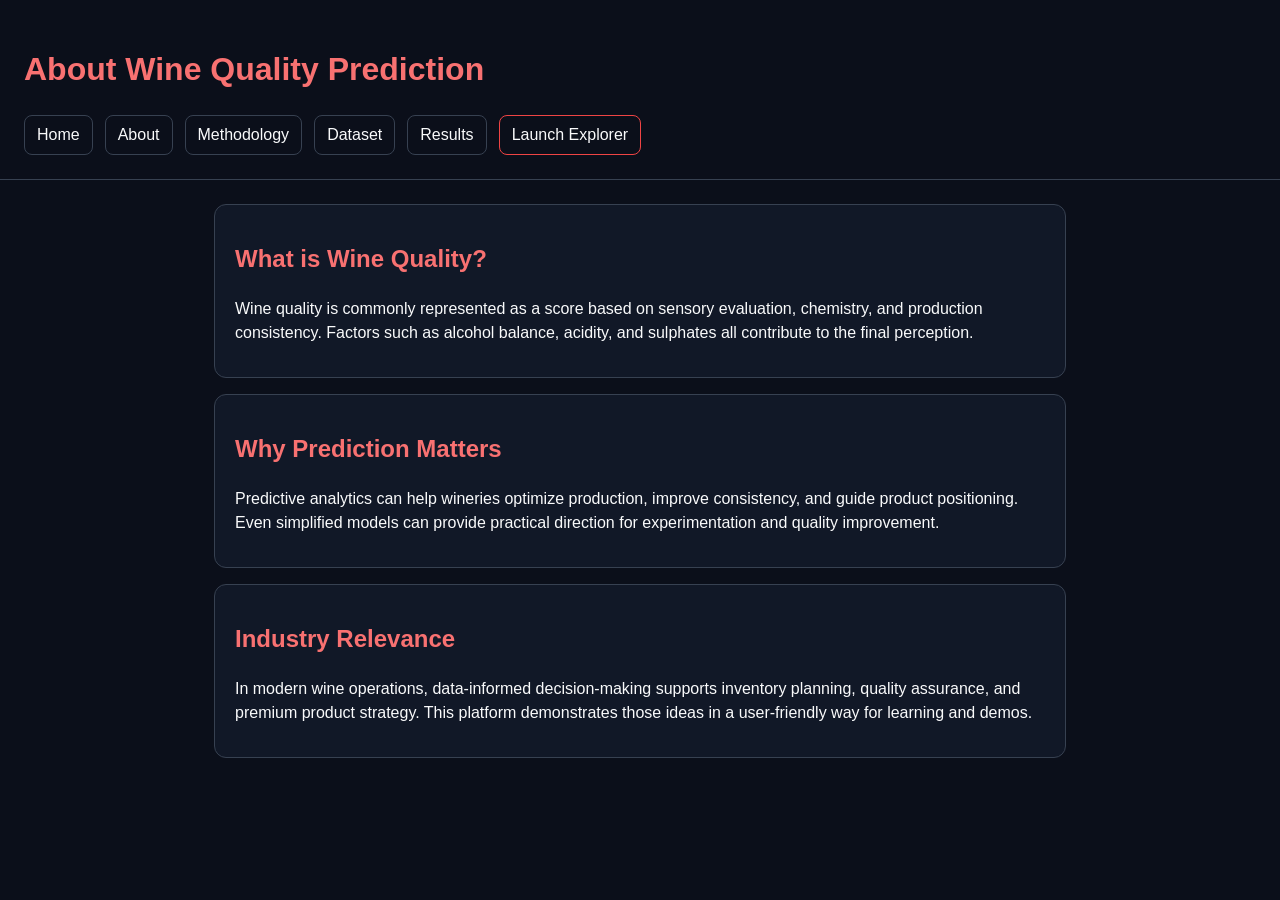
==== about.html @ 377c5848 "Build multi-page frontend Wine Quality Intelligence Platform" ====
<!DOCTYPE html>
<html lang="en">
<head>
  <meta charset="UTF-8" />
  <meta name="viewport" content="width=device-width, initial-scale=1.0" />
  <title>About | Wine Quality Intelligence Platform</title>
  <link rel="stylesheet" href="css/style.css" />
</head>
<body>
  <header class="site-header">
    <h1>About Wine Quality Prediction</h1>
    <nav>
      <a href="index.html">Home</a>
      <a href="about.html">About</a>
      <a href="methodology.html">Methodology</a>
      <a href="dataset.html">Dataset</a>
      <a href="results.html">Results</a>
      <a href="explorer.html" class="cta">Launch Explorer</a>
    </nav>
  </header>

  <main class="container">
    <section class="card">
      <h2>What is Wine Quality?</h2>
      <p>
        Wine quality is commonly represented as a score based on sensory evaluation, chemistry,
        and production consistency. Factors such as alcohol balance, acidity, and sulphates
        all contribute to the final perception.
      </p>
    </section>

    <section class="card">
      <h2>Why Prediction Matters</h2>
      <p>
        Predictive analytics can help wineries optimize production, improve consistency,
        and guide product positioning. Even simplified models can provide practical direction
        for experimentation and quality improvement.
      </p>
    </section>

    <section class="card">
      <h2>Industry Relevance</h2>
      <p>
        In modern wine operations, data-informed decision-making supports inventory planning,
        quality assurance, and premium product strategy. This platform demonstrates those ideas
        in a user-friendly way for learning and demos.
      </p>
    </section>
  </main>

  <script src="js/script.js"></script>
</body>
</html>
---- css/style.css ----
:root {
  --bg: #0b0f1a;
  --surface: #111827;
  --text: #f9fafb;
  --muted: #d1d5db;
  --accent: #f87171;
  --button: #7f1d1d;
}

* { box-sizing: border-box; }

body {
  margin: 0;
  background: var(--bg);
  color: var(--text);
  font-family: Arial, Helvetica, sans-serif;
  line-height: 1.5;
}

h1, h2 {
  color: var(--accent);
}

.site-header {
  padding: 1.5rem;
  border-bottom: 1px solid #374151;
}

nav {
  display: flex;
  flex-wrap: wrap;
  gap: 0.75rem;
  margin-top: 1rem;
}

nav a {
  color: var(--text);
  text-decoration: none;
  padding: 0.45rem 0.75rem;
  border: 1px solid #374151;
  border-radius: 0.5rem;
}

nav a.cta {
  border-color: #ef4444;
}

.container {
  max-width: 900px;
  margin: 0 auto;
  padding: 1.5rem;
}

.card {
  background: var(--surface);
  border: 1px solid #374151;
  border-radius: 0.75rem;
  padding: 1rem 1.25rem;
  margin-bottom: 1rem;
}

label {
  display: block;
  margin-top: 0.75rem;
  color: var(--muted);
}

input[type="range"] {
  width: 100%;
}

button {
  margin-top: 1rem;
  background: var(--button);
  color: white;
  padding: 10px 14px;
  border-radius: 5px;
  border: none;
  cursor: pointer;
}

.result, .insights {
  margin-top: 1rem;
}

.bars > div {
  margin: 0.75rem 0;
}

.bar {
  height: 12px;
  background: linear-gradient(90deg, #ef4444, #22c55e);
  width: var(--w);
  border-radius: 999px;
}
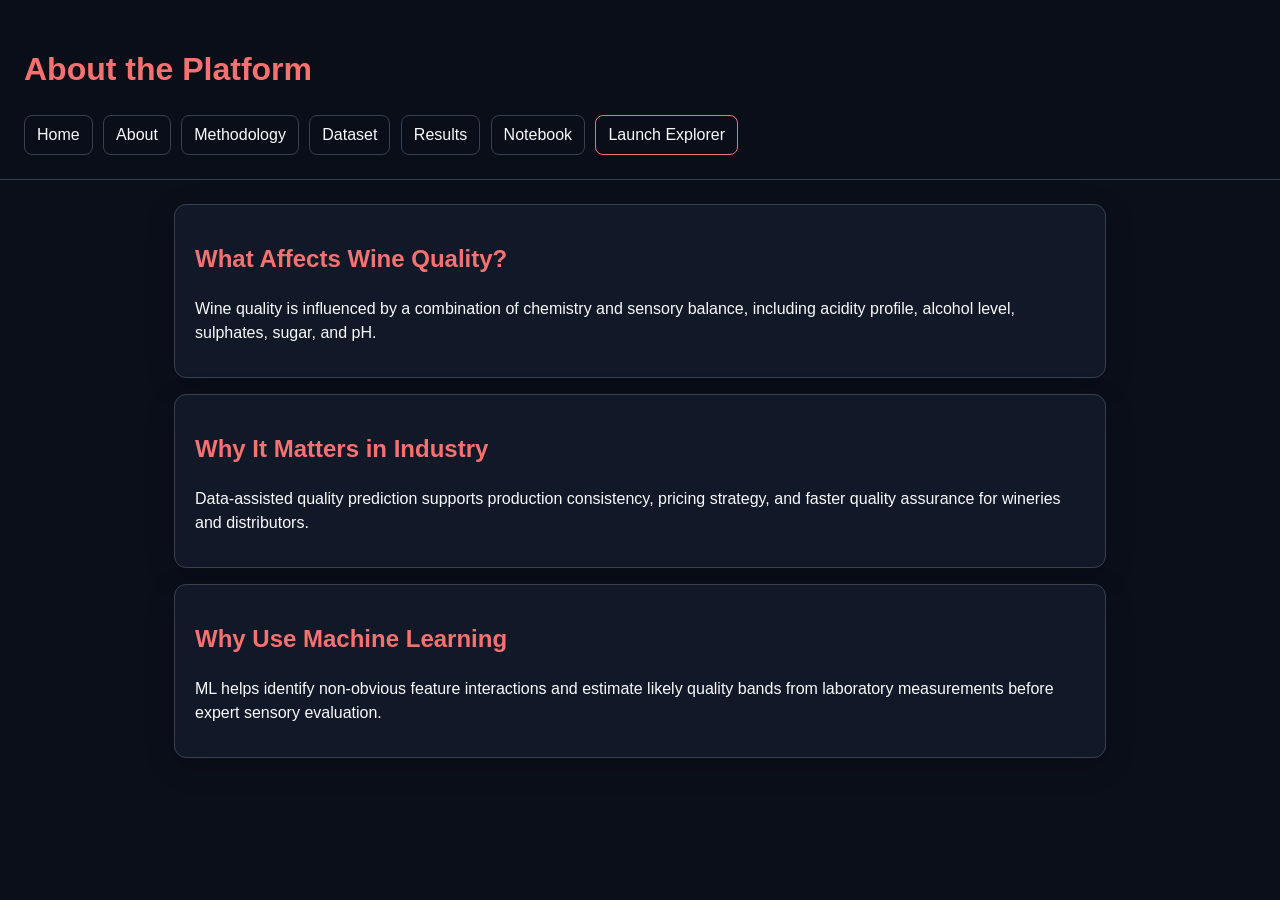
==== commit 563618b5: "Expand platform with full-parameter explorer dataset and notebook proof" ====
--- a/about.html
+++ b/about.html
@@ -8,42 +8,40 @@
 </head>
 <body>
   <header class="site-header">
-    <h1>About Wine Quality Prediction</h1>
+    <h1>About the Platform</h1>
     <nav>
       <a href="index.html">Home</a>
       <a href="about.html">About</a>
       <a href="methodology.html">Methodology</a>
       <a href="dataset.html">Dataset</a>
       <a href="results.html">Results</a>
+      <a href="notebook.html">Notebook</a>
       <a href="explorer.html" class="cta">Launch Explorer</a>
     </nav>
   </header>
 
   <main class="container">
-    <section class="card">
-      <h2>What is Wine Quality?</h2>
+    <section class="card fade-in">
+      <h2>What Affects Wine Quality?</h2>
       <p>
-        Wine quality is commonly represented as a score based on sensory evaluation, chemistry,
-        and production consistency. Factors such as alcohol balance, acidity, and sulphates
-        all contribute to the final perception.
+        Wine quality is influenced by a combination of chemistry and sensory balance, including
+        acidity profile, alcohol level, sulphates, sugar, and pH.
       </p>
     </section>
 
-    <section class="card">
-      <h2>Why Prediction Matters</h2>
+    <section class="card fade-in">
+      <h2>Why It Matters in Industry</h2>
       <p>
-        Predictive analytics can help wineries optimize production, improve consistency,
-        and guide product positioning. Even simplified models can provide practical direction
-        for experimentation and quality improvement.
+        Data-assisted quality prediction supports production consistency, pricing strategy,
+        and faster quality assurance for wineries and distributors.
       </p>
     </section>
 
-    <section class="card">
-      <h2>Industry Relevance</h2>
+    <section class="card fade-in">
+      <h2>Why Use Machine Learning</h2>
       <p>
-        In modern wine operations, data-informed decision-making supports inventory planning,
-        quality assurance, and premium product strategy. This platform demonstrates those ideas
-        in a user-friendly way for learning and demos.
+        ML helps identify non-obvious feature interactions and estimate likely quality bands
+        from laboratory measurements before expert sensory evaluation.
       </p>
     </section>
   </main>
--- a/css/style.css
+++ b/css/style.css
@@ -3,8 +3,9 @@
   --surface: #111827;
   --text: #f9fafb;
   --muted: #d1d5db;
+  --primary: #7f1d1d;
   --accent: #f87171;
-  --button: #7f1d1d;
+  --border: #374151;
 }
 
 * { box-sizing: border-box; }
@@ -15,21 +16,22 @@
   color: var(--text);
   font-family: Arial, Helvetica, sans-serif;
   line-height: 1.5;
+  transition: background-color 0.35s ease;
 }
 
-h1, h2 {
-  color: var(--accent);
-}
+h1, h2 { color: var(--accent); }
 
 .site-header {
   padding: 1.5rem;
-  border-bottom: 1px solid #374151;
+  border-bottom: 1px solid var(--border);
+  background: rgba(11, 15, 26, 0.9);
+  backdrop-filter: blur(2px);
 }
 
 nav {
   display: flex;
   flex-wrap: wrap;
-  gap: 0.75rem;
+  gap: 0.65rem;
   margin-top: 1rem;
 }
 
@@ -37,26 +39,47 @@
   color: var(--text);
   text-decoration: none;
   padding: 0.45rem 0.75rem;
-  border: 1px solid #374151;
+  border: 1px solid var(--border);
   border-radius: 0.5rem;
+  transition: transform 0.2s ease, border-color 0.2s ease;
+}
+
+nav a:hover {
+  transform: translateY(-1px);
+  border-color: var(--accent);
 }
 
 nav a.cta {
-  border-color: #ef4444;
+  border-color: var(--accent);
 }
 
 .container {
-  max-width: 900px;
+  max-width: 980px;
   margin: 0 auto;
   padding: 1.5rem;
 }
 
 .card {
   background: var(--surface);
-  border: 1px solid #374151;
+  border: 1px solid var(--border);
   border-radius: 0.75rem;
   padding: 1rem 1.25rem;
   margin-bottom: 1rem;
+  box-shadow: 0 8px 30px rgba(0, 0, 0, 0.2);
+  transition: transform 0.2s ease;
+}
+
+.card:hover {
+  transform: translateY(-2px);
+}
+
+.fade-in {
+  animation: fadeIn 0.4s ease;
+}
+
+@keyframes fadeIn {
+  from { opacity: 0; transform: translateY(4px); }
+  to { opacity: 1; transform: translateY(0); }
 }
 
 label {
@@ -69,27 +92,61 @@
   width: 100%;
 }
 
-button {
+button,
+.button-link {
+  display: inline-block;
   margin-top: 1rem;
-  background: var(--button);
-  color: white;
+  background: var(--primary);
+  color: #fff;
   padding: 10px 14px;
   border-radius: 5px;
   border: none;
   cursor: pointer;
+  text-decoration: none;
+  transition: filter 0.2s ease;
 }
 
-.result, .insights {
-  margin-top: 1rem;
+button:hover,
+.button-link:hover {
+  filter: brightness(1.15);
 }
 
-.bars > div {
-  margin: 0.75rem 0;
+.result, .insights { margin-top: 1rem; }
+.small { color: var(--muted); font-size: 0.9rem; }
+
+table {
+  width: 100%;
+  border-collapse: collapse;
+  margin-top: 0.5rem;
 }
 
+th, td {
+  border: 1px solid var(--border);
+  padding: 0.55rem;
+  text-align: left;
+}
+
+.bars > div { margin: 0.75rem 0; }
 .bar {
   height: 12px;
   background: linear-gradient(90deg, #ef4444, #22c55e);
   width: var(--w);
   border-radius: 999px;
 }
+
+.heatmap-grid {
+  display: grid;
+  grid-template-columns: repeat(3, 1fr);
+  gap: 6px;
+  max-width: 330px;
+}
+
+.heatmap-grid div {
+  text-align: center;
+  padding: 0.65rem;
+  border-radius: 0.35rem;
+}
+
+.h1 { background: #14532d; }
+.h2 { background: #7f1d1d; }
+.h3 { background: #1d4ed8; }
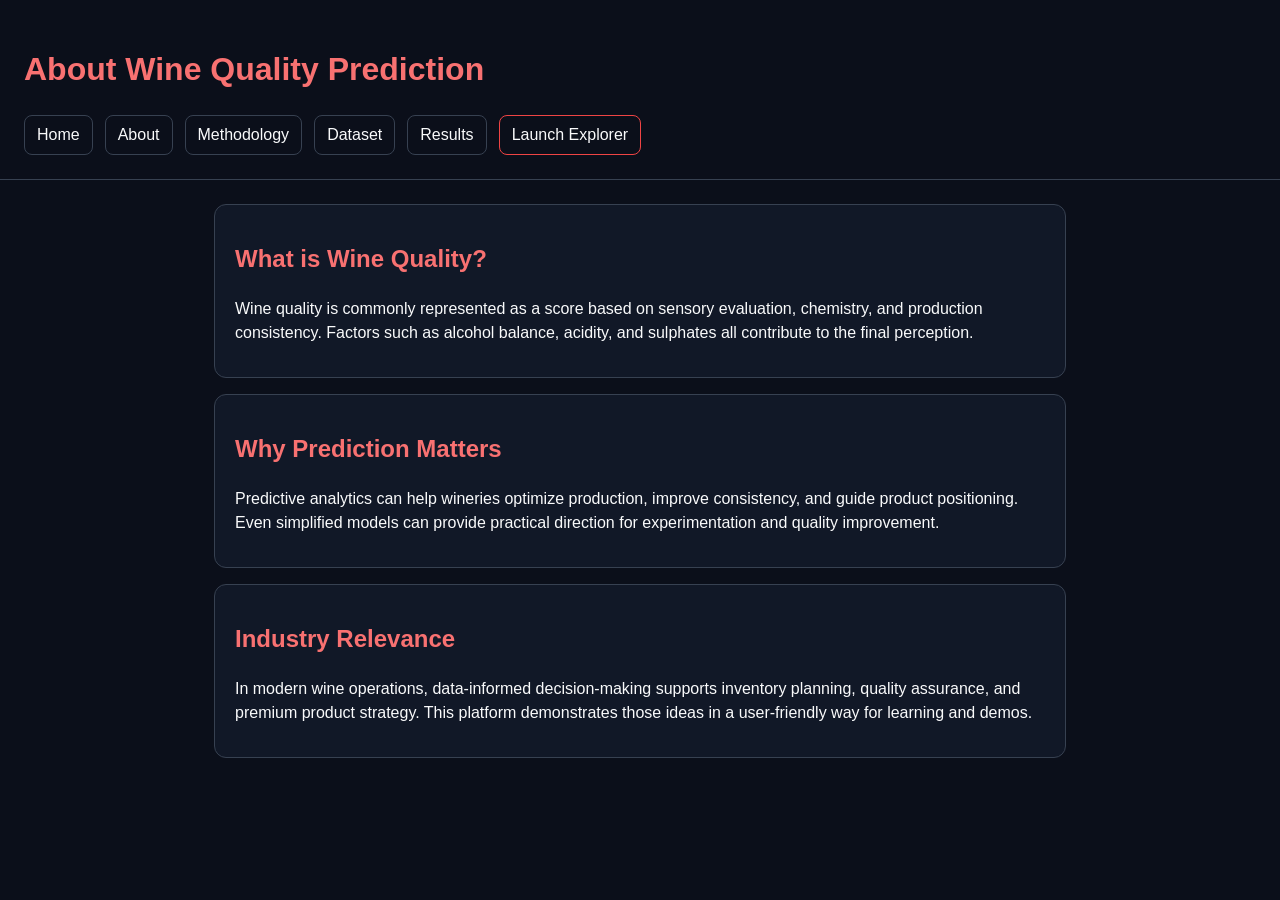
==== commit b7f2c3f7: "Merge branch 'main' into codex/add-vercel-deployment-instructions-2m6fjk" ====
--- a/about.html
+++ b/about.html
@@ -8,40 +8,42 @@
 </head>
 <body>
   <header class="site-header">
-    <h1>About the Platform</h1>
+    <h1>About Wine Quality Prediction</h1>
     <nav>
       <a href="index.html">Home</a>
       <a href="about.html">About</a>
       <a href="methodology.html">Methodology</a>
       <a href="dataset.html">Dataset</a>
       <a href="results.html">Results</a>
-      <a href="notebook.html">Notebook</a>
       <a href="explorer.html" class="cta">Launch Explorer</a>
     </nav>
   </header>
 
   <main class="container">
-    <section class="card fade-in">
-      <h2>What Affects Wine Quality?</h2>
+    <section class="card">
+      <h2>What is Wine Quality?</h2>
       <p>
-        Wine quality is influenced by a combination of chemistry and sensory balance, including
-        acidity profile, alcohol level, sulphates, sugar, and pH.
+        Wine quality is commonly represented as a score based on sensory evaluation, chemistry,
+        and production consistency. Factors such as alcohol balance, acidity, and sulphates
+        all contribute to the final perception.
       </p>
     </section>
 
-    <section class="card fade-in">
-      <h2>Why It Matters in Industry</h2>
+    <section class="card">
+      <h2>Why Prediction Matters</h2>
       <p>
-        Data-assisted quality prediction supports production consistency, pricing strategy,
-        and faster quality assurance for wineries and distributors.
+        Predictive analytics can help wineries optimize production, improve consistency,
+        and guide product positioning. Even simplified models can provide practical direction
+        for experimentation and quality improvement.
       </p>
     </section>
 
-    <section class="card fade-in">
-      <h2>Why Use Machine Learning</h2>
+    <section class="card">
+      <h2>Industry Relevance</h2>
       <p>
-        ML helps identify non-obvious feature interactions and estimate likely quality bands
-        from laboratory measurements before expert sensory evaluation.
+        In modern wine operations, data-informed decision-making supports inventory planning,
+        quality assurance, and premium product strategy. This platform demonstrates those ideas
+        in a user-friendly way for learning and demos.
       </p>
     </section>
   </main>
--- a/css/style.css
+++ b/css/style.css
@@ -3,9 +3,8 @@
   --surface: #111827;
   --text: #f9fafb;
   --muted: #d1d5db;
-  --primary: #7f1d1d;
   --accent: #f87171;
-  --border: #374151;
+  --button: #7f1d1d;
 }
 
 * { box-sizing: border-box; }
@@ -16,22 +15,21 @@
   color: var(--text);
   font-family: Arial, Helvetica, sans-serif;
   line-height: 1.5;
-  transition: background-color 0.35s ease;
 }
 
-h1, h2 { color: var(--accent); }
+h1, h2 {
+  color: var(--accent);
+}
 
 .site-header {
   padding: 1.5rem;
-  border-bottom: 1px solid var(--border);
-  background: rgba(11, 15, 26, 0.9);
-  backdrop-filter: blur(2px);
+  border-bottom: 1px solid #374151;
 }
 
 nav {
   display: flex;
   flex-wrap: wrap;
-  gap: 0.65rem;
+  gap: 0.75rem;
   margin-top: 1rem;
 }
 
@@ -39,47 +37,26 @@
   color: var(--text);
   text-decoration: none;
   padding: 0.45rem 0.75rem;
-  border: 1px solid var(--border);
+  border: 1px solid #374151;
   border-radius: 0.5rem;
-  transition: transform 0.2s ease, border-color 0.2s ease;
-}
-
-nav a:hover {
-  transform: translateY(-1px);
-  border-color: var(--accent);
 }
 
 nav a.cta {
-  border-color: var(--accent);
+  border-color: #ef4444;
 }
 
 .container {
-  max-width: 980px;
+  max-width: 900px;
   margin: 0 auto;
   padding: 1.5rem;
 }
 
 .card {
   background: var(--surface);
-  border: 1px solid var(--border);
+  border: 1px solid #374151;
   border-radius: 0.75rem;
   padding: 1rem 1.25rem;
   margin-bottom: 1rem;
-  box-shadow: 0 8px 30px rgba(0, 0, 0, 0.2);
-  transition: transform 0.2s ease;
-}
-
-.card:hover {
-  transform: translateY(-2px);
-}
-
-.fade-in {
-  animation: fadeIn 0.4s ease;
-}
-
-@keyframes fadeIn {
-  from { opacity: 0; transform: translateY(4px); }
-  to { opacity: 1; transform: translateY(0); }
 }
 
 label {
@@ -92,61 +69,27 @@
   width: 100%;
 }
 
-button,
-.button-link {
-  display: inline-block;
+button {
   margin-top: 1rem;
-  background: var(--primary);
-  color: #fff;
+  background: var(--button);
+  color: white;
   padding: 10px 14px;
   border-radius: 5px;
   border: none;
   cursor: pointer;
-  text-decoration: none;
-  transition: filter 0.2s ease;
 }
 
-button:hover,
-.button-link:hover {
-  filter: brightness(1.15);
+.result, .insights {
+  margin-top: 1rem;
 }
 
-.result, .insights { margin-top: 1rem; }
-.small { color: var(--muted); font-size: 0.9rem; }
-
-table {
-  width: 100%;
-  border-collapse: collapse;
-  margin-top: 0.5rem;
+.bars > div {
+  margin: 0.75rem 0;
 }
 
-th, td {
-  border: 1px solid var(--border);
-  padding: 0.55rem;
-  text-align: left;
-}
-
-.bars > div { margin: 0.75rem 0; }
 .bar {
   height: 12px;
   background: linear-gradient(90deg, #ef4444, #22c55e);
   width: var(--w);
   border-radius: 999px;
 }
-
-.heatmap-grid {
-  display: grid;
-  grid-template-columns: repeat(3, 1fr);
-  gap: 6px;
-  max-width: 330px;
-}
-
-.heatmap-grid div {
-  text-align: center;
-  padding: 0.65rem;
-  border-radius: 0.35rem;
-}
-
-.h1 { background: #14532d; }
-.h2 { background: #7f1d1d; }
-.h3 { background: #1d4ed8; }
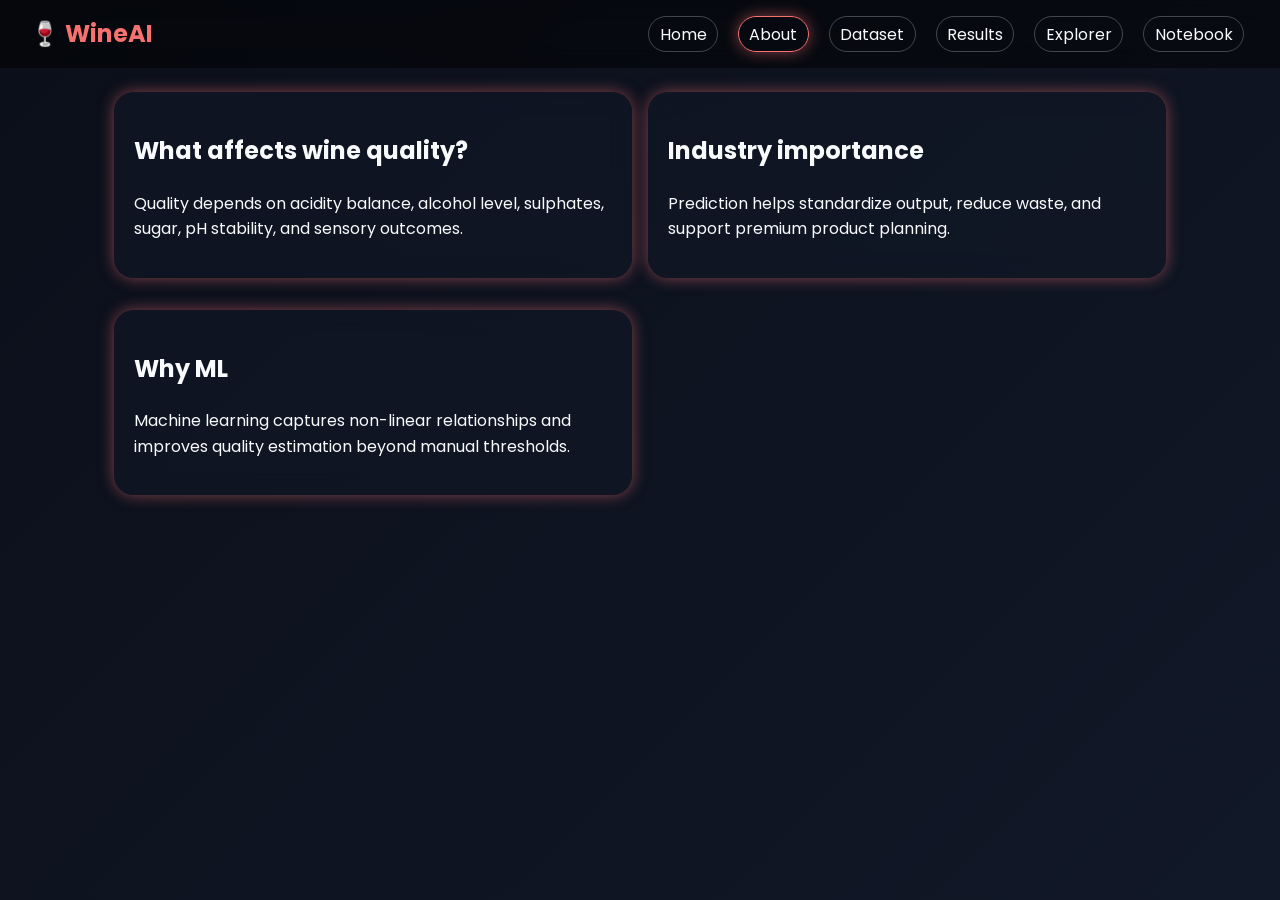
==== commit 68f2a105: "Redesign UI with EPHI premium theme and live charted explorer" ====
--- a/about.html
+++ b/about.html
@@ -3,51 +3,36 @@
 <head>
   <meta charset="UTF-8" />
   <meta name="viewport" content="width=device-width, initial-scale=1.0" />
-  <title>About | Wine Quality Intelligence Platform</title>
+  <title>About | WineAI</title>
   <link rel="stylesheet" href="css/style.css" />
 </head>
 <body>
-  <header class="site-header">
-    <h1>About Wine Quality Prediction</h1>
-    <nav>
-      <a href="index.html">Home</a>
-      <a href="about.html">About</a>
-      <a href="methodology.html">Methodology</a>
-      <a href="dataset.html">Dataset</a>
-      <a href="results.html">Results</a>
-      <a href="explorer.html" class="cta">Launch Explorer</a>
-    </nav>
-  </header>
+  <nav class="navbar">
+    <h2>🍷 WineAI</h2>
+    <ul>
+      <li><a href="index.html">Home</a></li>
+      <li><a href="about.html" class="active">About</a></li>
+      <li><a href="dataset.html">Dataset</a></li>
+      <li><a href="results.html">Results</a></li>
+      <li><a href="explorer.html">Explorer</a></li>
+      <li><a href="notebook.html">Notebook</a></li>
+    </ul>
+  </nav>
 
-  <main class="container">
+  <main class="container grid-2">
     <section class="card">
-      <h2>What is Wine Quality?</h2>
-      <p>
-        Wine quality is commonly represented as a score based on sensory evaluation, chemistry,
-        and production consistency. Factors such as alcohol balance, acidity, and sulphates
-        all contribute to the final perception.
-      </p>
+      <h2>What affects wine quality?</h2>
+      <p>Quality depends on acidity balance, alcohol level, sulphates, sugar, pH stability, and sensory outcomes.</p>
     </section>
-
     <section class="card">
-      <h2>Why Prediction Matters</h2>
-      <p>
-        Predictive analytics can help wineries optimize production, improve consistency,
-        and guide product positioning. Even simplified models can provide practical direction
-        for experimentation and quality improvement.
-      </p>
+      <h2>Industry importance</h2>
+      <p>Prediction helps standardize output, reduce waste, and support premium product planning.</p>
     </section>
-
     <section class="card">
-      <h2>Industry Relevance</h2>
-      <p>
-        In modern wine operations, data-informed decision-making supports inventory planning,
-        quality assurance, and premium product strategy. This platform demonstrates those ideas
-        in a user-friendly way for learning and demos.
-      </p>
+      <h2>Why ML</h2>
+      <p>Machine learning captures non-linear relationships and improves quality estimation beyond manual thresholds.</p>
     </section>
   </main>
-
   <script src="js/script.js"></script>
 </body>
 </html>
--- a/css/style.css
+++ b/css/style.css
@@ -1,95 +1,209 @@
+@import url('https://fonts.googleapis.com/css2?family=Poppins:wght@300;400;600;700&display=swap');
+
 :root {
   --bg: #0b0f1a;
-  --surface: #111827;
+  --card: rgba(17, 24, 39, 0.6);
+  --primary: #7f1d1d;
+  --accent: #f87171;
   --text: #f9fafb;
   --muted: #d1d5db;
-  --accent: #f87171;
-  --button: #7f1d1d;
+  --glow: 0 0 15px rgba(248, 113, 113, 0.5);
 }
 
 * { box-sizing: border-box; }
 
 body {
+  background: linear-gradient(135deg, #0b0f1a, #111827);
+  color: var(--text);
+  font-family: 'Poppins', sans-serif;
   margin: 0;
-  background: var(--bg);
-  color: var(--text);
-  font-family: Arial, Helvetica, sans-serif;
-  line-height: 1.5;
-}
-
-h1, h2 {
+  min-height: 100vh;
+  line-height: 1.6;
+}
+
+h1 {
+  text-shadow: 0 0 20px rgba(248, 113, 113, 0.8);
+}
+
+.navbar {
+  display: flex;
+  justify-content: space-between;
+  align-items: center;
+  padding: 15px 30px;
+  background: rgba(0, 0, 0, 0.5);
+  backdrop-filter: blur(10px);
+  position: sticky;
+  top: 0;
+  z-index: 50;
+}
+
+.navbar h2 {
+  margin: 0;
   color: var(--accent);
 }
 
-.site-header {
-  padding: 1.5rem;
-  border-bottom: 1px solid #374151;
-}
-
-nav {
+.navbar ul {
   display: flex;
   flex-wrap: wrap;
-  gap: 0.75rem;
-  margin-top: 1rem;
-}
-
-nav a {
+  gap: 0.5rem;
+  list-style: none;
+  margin: 0;
+  padding: 0;
+}
+
+.navbar a {
   color: var(--text);
+  margin: 0 6px;
   text-decoration: none;
-  padding: 0.45rem 0.75rem;
-  border: 1px solid #374151;
-  border-radius: 0.5rem;
-}
-
-nav a.cta {
-  border-color: #ef4444;
+  padding: 0.35rem 0.65rem;
+  border-radius: 999px;
+  border: 1px solid rgba(249, 250, 251, 0.25);
+  transition: all 0.25s ease;
+}
+
+.navbar a:hover,
+.navbar a.active {
+  border-color: var(--accent);
+  box-shadow: var(--glow);
 }
 
 .container {
-  max-width: 900px;
+  max-width: 1100px;
   margin: 0 auto;
-  padding: 1.5rem;
+  padding: 24px;
+}
+
+.hero {
+  display: grid;
+  grid-template-columns: 1.3fr 0.7fr;
+  gap: 1rem;
+  align-items: center;
+}
+
+.hero-text p {
+  color: var(--muted);
+}
+
+.wine-animation {
+  width: 200px;
+  height: 200px;
+  margin: 0 auto;
+  background: radial-gradient(circle, #7f1d1d, #000);
+  border-radius: 50%;
+  animation: rotate 10s linear infinite;
+  box-shadow: var(--glow);
+}
+
+@keyframes rotate {
+  from { transform: rotate(0deg); }
+  to { transform: rotate(360deg); }
 }
 
 .card {
-  background: var(--surface);
-  border: 1px solid #374151;
-  border-radius: 0.75rem;
-  padding: 1rem 1.25rem;
+  background: var(--card);
+  backdrop-filter: blur(12px);
+  border-radius: 20px;
+  padding: 20px;
+  box-shadow: var(--glow);
+  transition: 0.3s;
   margin-bottom: 1rem;
 }
 
-label {
-  display: block;
-  margin-top: 0.75rem;
-  color: var(--muted);
+.card:hover {
+  transform: translateY(-5px);
+  box-shadow: 0 0 25px rgba(248, 113, 113, 0.7);
+}
+
+.grid-2 {
+  display: grid;
+  grid-template-columns: repeat(2, minmax(0, 1fr));
+  gap: 1rem;
+}
+
+.explorer {
+  display: grid;
+  grid-template-columns: 1.1fr 1fr 0.9fr;
+  gap: 20px;
+  padding: 20px 0;
 }
 
 input[type="range"] {
   width: 100%;
-}
-
-button {
+  transition: 0.3s;
+}
+
+input[type="range"]:hover {
+  transform: scale(1.05);
+}
+
+label {
+  margin-top: 0.7rem;
+  display: block;
+  color: var(--muted);
+}
+
+button,
+.button-link {
+  background: var(--primary);
+  color: var(--text);
+  border: 1px solid rgba(248, 113, 113, 0.55);
+  border-radius: 12px;
+  padding: 10px 14px;
   margin-top: 1rem;
-  background: var(--button);
-  color: white;
-  padding: 10px 14px;
-  border-radius: 5px;
-  border: none;
+  text-decoration: none;
+  display: inline-block;
   cursor: pointer;
-}
-
-.result, .insights {
-  margin-top: 1rem;
-}
-
-.bars > div {
+  transition: filter 0.25s ease;
+}
+
+button:hover,
+.button-link:hover {
+  filter: brightness(1.2);
+}
+
+#loader {
+  border: 5px solid #111;
+  border-top: 5px solid red;
+  border-radius: 50%;
+  width: 40px;
+  height: 40px;
+  animation: spin 1s linear infinite;
   margin: 0.75rem 0;
-}
-
-.bar {
-  height: 12px;
-  background: linear-gradient(90deg, #ef4444, #22c55e);
-  width: var(--w);
-  border-radius: 999px;
-}
+  display: none;
+}
+
+@keyframes spin {
+  to { transform: rotate(360deg); }
+}
+
+table {
+  width: 100%;
+  border-collapse: collapse;
+}
+th, td {
+  border: 1px solid rgba(209, 213, 219, 0.3);
+  padding: 8px;
+}
+
+.heatmap-grid {
+  display: grid;
+  grid-template-columns: repeat(3, 1fr);
+  max-width: 330px;
+  gap: 6px;
+}
+.heatmap-grid div {
+  text-align: center;
+  padding: 0.5rem;
+  border-radius: 8px;
+}
+.h1 { background: #14532d; }
+.h2 { background: #7f1d1d; }
+.h3 { background: #1d4ed8; }
+
+.small { color: var(--muted); font-size: 0.9rem; }
+
+@media (max-width: 900px) {
+  .hero { grid-template-columns: 1fr; }
+  .explorer { grid-template-columns: 1fr; }
+  .grid-2 { grid-template-columns: 1fr; }
+}
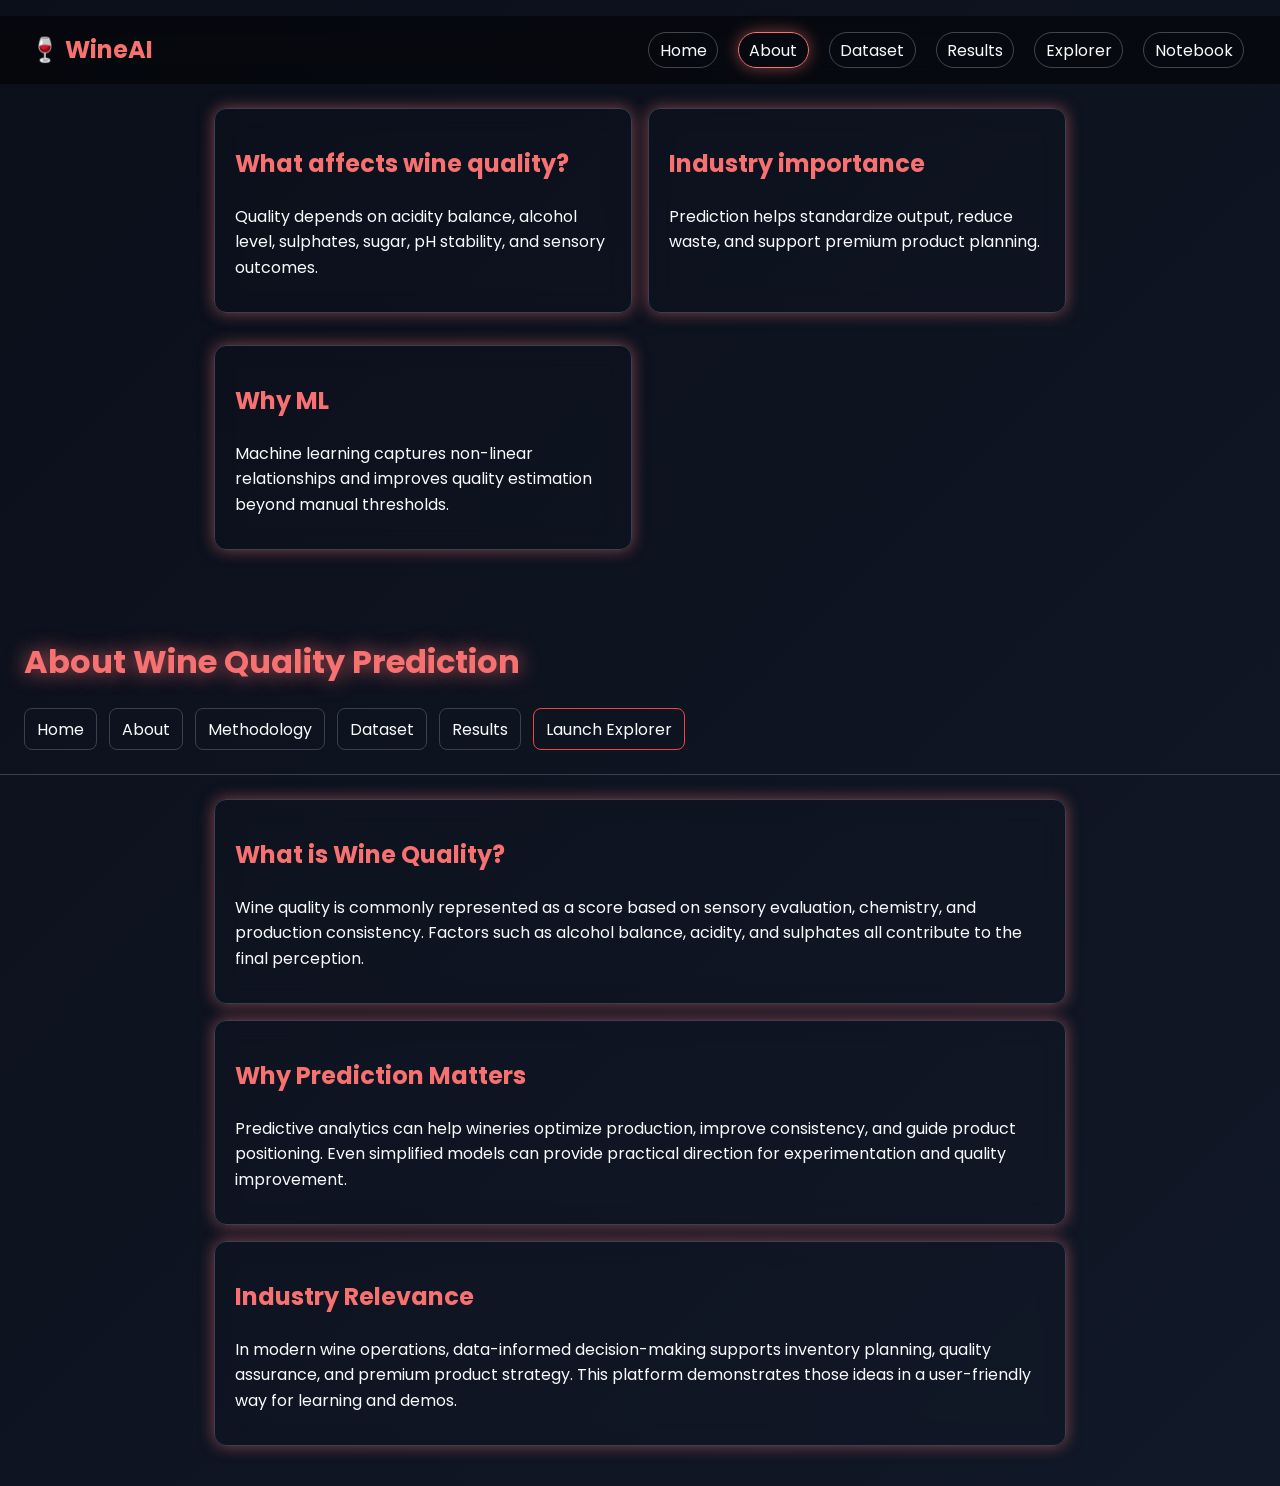
==== commit a6487c80: "Merge branch 'main' into codex/add-vercel-deployment-instructions-mnveum" ====
--- a/about.html
+++ b/about.html
@@ -33,6 +33,51 @@
       <p>Machine learning captures non-linear relationships and improves quality estimation beyond manual thresholds.</p>
     </section>
   </main>
+  <title>About | Wine Quality Intelligence Platform</title>
+  <link rel="stylesheet" href="css/style.css" />
+</head>
+<body>
+  <header class="site-header">
+    <h1>About Wine Quality Prediction</h1>
+    <nav>
+      <a href="index.html">Home</a>
+      <a href="about.html">About</a>
+      <a href="methodology.html">Methodology</a>
+      <a href="dataset.html">Dataset</a>
+      <a href="results.html">Results</a>
+      <a href="explorer.html" class="cta">Launch Explorer</a>
+    </nav>
+  </header>
+
+  <main class="container">
+    <section class="card">
+      <h2>What is Wine Quality?</h2>
+      <p>
+        Wine quality is commonly represented as a score based on sensory evaluation, chemistry,
+        and production consistency. Factors such as alcohol balance, acidity, and sulphates
+        all contribute to the final perception.
+      </p>
+    </section>
+
+    <section class="card">
+      <h2>Why Prediction Matters</h2>
+      <p>
+        Predictive analytics can help wineries optimize production, improve consistency,
+        and guide product positioning. Even simplified models can provide practical direction
+        for experimentation and quality improvement.
+      </p>
+    </section>
+
+    <section class="card">
+      <h2>Industry Relevance</h2>
+      <p>
+        In modern wine operations, data-informed decision-making supports inventory planning,
+        quality assurance, and premium product strategy. This platform demonstrates those ideas
+        in a user-friendly way for learning and demos.
+      </p>
+    </section>
+  </main>
+
   <script src="js/script.js"></script>
 </body>
 </html>
--- a/css/style.css
+++ b/css/style.css
@@ -8,6 +8,13 @@
   --text: #f9fafb;
   --muted: #d1d5db;
   --glow: 0 0 15px rgba(248, 113, 113, 0.5);
+:root {
+  --bg: #0b0f1a;
+  --surface: #111827;
+  --text: #f9fafb;
+  --muted: #d1d5db;
+  --accent: #f87171;
+  --button: #7f1d1d;
 }
 
 * { box-sizing: border-box; }
@@ -125,6 +132,59 @@
   grid-template-columns: 1.1fr 1fr 0.9fr;
   gap: 20px;
   padding: 20px 0;
+  margin: 0;
+  background: var(--bg);
+  color: var(--text);
+  font-family: Arial, Helvetica, sans-serif;
+  line-height: 1.5;
+}
+
+h1, h2 {
+  color: var(--accent);
+}
+
+.site-header {
+  padding: 1.5rem;
+  border-bottom: 1px solid #374151;
+}
+
+nav {
+  display: flex;
+  flex-wrap: wrap;
+  gap: 0.75rem;
+  margin-top: 1rem;
+}
+
+nav a {
+  color: var(--text);
+  text-decoration: none;
+  padding: 0.45rem 0.75rem;
+  border: 1px solid #374151;
+  border-radius: 0.5rem;
+}
+
+nav a.cta {
+  border-color: #ef4444;
+}
+
+.container {
+  max-width: 900px;
+  margin: 0 auto;
+  padding: 1.5rem;
+}
+
+.card {
+  background: var(--surface);
+  border: 1px solid #374151;
+  border-radius: 0.75rem;
+  padding: 1rem 1.25rem;
+  margin-bottom: 1rem;
+}
+
+label {
+  display: block;
+  margin-top: 0.75rem;
+  color: var(--muted);
 }
 
 input[type="range"] {
@@ -207,3 +267,28 @@
   .explorer { grid-template-columns: 1fr; }
   .grid-2 { grid-template-columns: 1fr; }
 }
+
+button {
+  margin-top: 1rem;
+  background: var(--button);
+  color: white;
+  padding: 10px 14px;
+  border-radius: 5px;
+  border: none;
+  cursor: pointer;
+}
+
+.result, .insights {
+  margin-top: 1rem;
+}
+
+.bars > div {
+  margin: 0.75rem 0;
+}
+
+.bar {
+  height: 12px;
+  background: linear-gradient(90deg, #ef4444, #22c55e);
+  width: var(--w);
+  border-radius: 999px;
+}
--- a/css/style.css
+++ b/css/style.css
@@ -8,6 +8,13 @@
   --text: #f9fafb;
   --muted: #d1d5db;
   --glow: 0 0 15px rgba(248, 113, 113, 0.5);
+:root {
+  --bg: #0b0f1a;
+  --surface: #111827;
+  --text: #f9fafb;
+  --muted: #d1d5db;
+  --accent: #f87171;
+  --button: #7f1d1d;
 }
 
 * { box-sizing: border-box; }
@@ -125,6 +132,59 @@
   grid-template-columns: 1.1fr 1fr 0.9fr;
   gap: 20px;
   padding: 20px 0;
+  margin: 0;
+  background: var(--bg);
+  color: var(--text);
+  font-family: Arial, Helvetica, sans-serif;
+  line-height: 1.5;
+}
+
+h1, h2 {
+  color: var(--accent);
+}
+
+.site-header {
+  padding: 1.5rem;
+  border-bottom: 1px solid #374151;
+}
+
+nav {
+  display: flex;
+  flex-wrap: wrap;
+  gap: 0.75rem;
+  margin-top: 1rem;
+}
+
+nav a {
+  color: var(--text);
+  text-decoration: none;
+  padding: 0.45rem 0.75rem;
+  border: 1px solid #374151;
+  border-radius: 0.5rem;
+}
+
+nav a.cta {
+  border-color: #ef4444;
+}
+
+.container {
+  max-width: 900px;
+  margin: 0 auto;
+  padding: 1.5rem;
+}
+
+.card {
+  background: var(--surface);
+  border: 1px solid #374151;
+  border-radius: 0.75rem;
+  padding: 1rem 1.25rem;
+  margin-bottom: 1rem;
+}
+
+label {
+  display: block;
+  margin-top: 0.75rem;
+  color: var(--muted);
 }
 
 input[type="range"] {
@@ -207,3 +267,28 @@
   .explorer { grid-template-columns: 1fr; }
   .grid-2 { grid-template-columns: 1fr; }
 }
+
+button {
+  margin-top: 1rem;
+  background: var(--button);
+  color: white;
+  padding: 10px 14px;
+  border-radius: 5px;
+  border: none;
+  cursor: pointer;
+}
+
+.result, .insights {
+  margin-top: 1rem;
+}
+
+.bars > div {
+  margin: 0.75rem 0;
+}
+
+.bar {
+  height: 12px;
+  background: linear-gradient(90deg, #ef4444, #22c55e);
+  width: var(--w);
+  border-radius: 999px;
+}
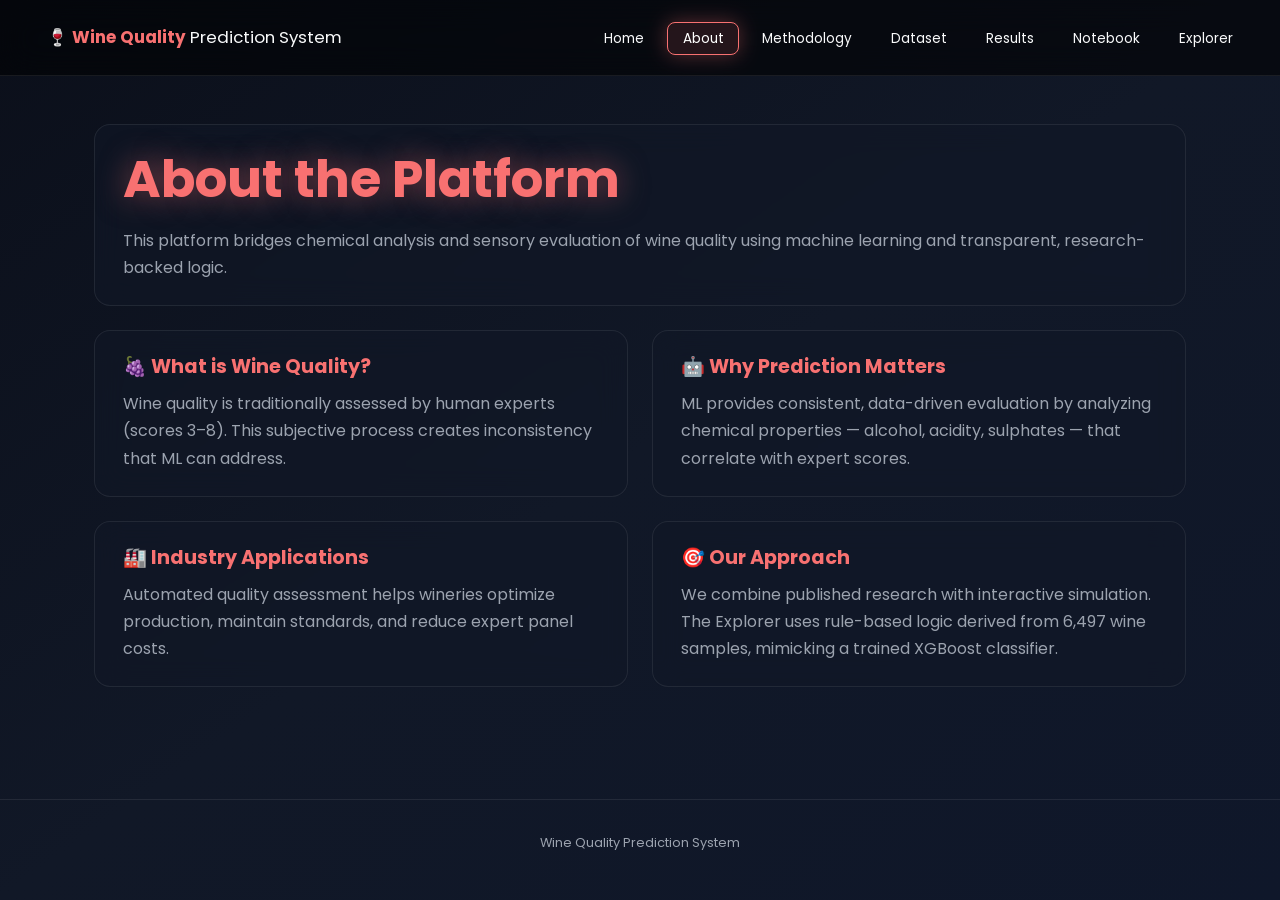
==== commit d3650087: "Restored platform: Cinematic UI overhaul, 11-parameter explorer logic, and standardized 10.0 quality" ====
--- a/about.html
+++ b/about.html
@@ -3,81 +3,47 @@
 <head>
   <meta charset="UTF-8" />
   <meta name="viewport" content="width=device-width, initial-scale=1.0" />
-  <title>About | WineAI</title>
+  <title>About | Wine Quality Prediction System</title>
   <link rel="stylesheet" href="css/style.css" />
 </head>
 <body>
   <nav class="navbar">
-    <h2>🍷 WineAI</h2>
+    <a href="index.html" class="brand">🍷 Wine Quality <span>Prediction System</span></a>
     <ul>
       <li><a href="index.html">Home</a></li>
       <li><a href="about.html" class="active">About</a></li>
+      <li><a href="methodology.html">Methodology</a></li>
       <li><a href="dataset.html">Dataset</a></li>
       <li><a href="results.html">Results</a></li>
+      <li><a href="notebook.html">Notebook</a></li>
       <li><a href="explorer.html">Explorer</a></li>
-      <li><a href="notebook.html">Notebook</a></li>
     </ul>
   </nav>
-
-  <main class="container grid-2">
-    <section class="card">
-      <h2>What affects wine quality?</h2>
-      <p>Quality depends on acidity balance, alcohol level, sulphates, sugar, pH stability, and sensory outcomes.</p>
+  <main class="container">
+    <section class="card fade-in">
+      <h1>About the Platform</h1>
+      <p class="mt-2">This platform bridges chemical analysis and sensory evaluation of wine quality using machine learning and transparent, research-backed logic.</p>
     </section>
-    <section class="card">
-      <h2>Industry importance</h2>
-      <p>Prediction helps standardize output, reduce waste, and support premium product planning.</p>
-    </section>
-    <section class="card">
-      <h2>Why ML</h2>
-      <p>Machine learning captures non-linear relationships and improves quality estimation beyond manual thresholds.</p>
-    </section>
+    <div class="grid-2 fade-in">
+      <article class="card">
+        <h3>🍇 What is Wine Quality?</h3>
+        <p>Wine quality is traditionally assessed by human experts (scores 3–8). This subjective process creates inconsistency that ML can address.</p>
+      </article>
+      <article class="card">
+        <h3>🤖 Why Prediction Matters</h3>
+        <p>ML provides consistent, data-driven evaluation by analyzing chemical properties — alcohol, acidity, sulphates — that correlate with expert scores.</p>
+      </article>
+      <article class="card">
+        <h3>🏭 Industry Applications</h3>
+        <p>Automated quality assessment helps wineries optimize production, maintain standards, and reduce expert panel costs.</p>
+      </article>
+      <article class="card">
+        <h3>🎯 Our Approach</h3>
+        <p>We combine published research with interactive simulation. The Explorer uses rule-based logic derived from 6,497 wine samples, mimicking a trained XGBoost classifier.</p>
+      </article>
+    </div>
   </main>
-  <title>About | Wine Quality Intelligence Platform</title>
-  <link rel="stylesheet" href="css/style.css" />
-</head>
-<body>
-  <header class="site-header">
-    <h1>About Wine Quality Prediction</h1>
-    <nav>
-      <a href="index.html">Home</a>
-      <a href="about.html">About</a>
-      <a href="methodology.html">Methodology</a>
-      <a href="dataset.html">Dataset</a>
-      <a href="results.html">Results</a>
-      <a href="explorer.html" class="cta">Launch Explorer</a>
-    </nav>
-  </header>
-
-  <main class="container">
-    <section class="card">
-      <h2>What is Wine Quality?</h2>
-      <p>
-        Wine quality is commonly represented as a score based on sensory evaluation, chemistry,
-        and production consistency. Factors such as alcohol balance, acidity, and sulphates
-        all contribute to the final perception.
-      </p>
-    </section>
-
-    <section class="card">
-      <h2>Why Prediction Matters</h2>
-      <p>
-        Predictive analytics can help wineries optimize production, improve consistency,
-        and guide product positioning. Even simplified models can provide practical direction
-        for experimentation and quality improvement.
-      </p>
-    </section>
-
-    <section class="card">
-      <h2>Industry Relevance</h2>
-      <p>
-        In modern wine operations, data-informed decision-making supports inventory planning,
-        quality assurance, and premium product strategy. This platform demonstrates those ideas
-        in a user-friendly way for learning and demos.
-      </p>
-    </section>
-  </main>
-
+  <footer class="footer"><p>Wine Quality Prediction System</p></footer>
   <script src="js/script.js"></script>
 </body>
 </html>
--- a/css/style.css
+++ b/css/style.css
@@ -1,294 +1,541 @@
 @import url('https://fonts.googleapis.com/css2?family=Poppins:wght@300;400;600;700&display=swap');
 
+/* ═══════════════════════════════════════
+   DESIGN TOKENS
+   ═══════════════════════════════════════ */
 :root {
   --bg: #0b0f1a;
-  --card: rgba(17, 24, 39, 0.6);
+  --surface: rgba(17, 24, 39, 0.6);
+  --surface-solid: #111827;
   --primary: #7f1d1d;
   --accent: #f87171;
   --text: #f9fafb;
-  --muted: #d1d5db;
-  --glow: 0 0 15px rgba(248, 113, 113, 0.5);
-:root {
-  --bg: #0b0f1a;
-  --surface: #111827;
-  --text: #f9fafb;
-  --muted: #d1d5db;
-  --accent: #f87171;
-  --button: #7f1d1d;
-}
-
-* { box-sizing: border-box; }
+  --muted: #9ca3af;
+  --border: rgba(255, 255, 255, 0.08);
+  --glow: 0 0 20px rgba(248, 113, 113, 0.35);
+  --radius: 16px;
+  --transition: 0.3s cubic-bezier(0.4, 0, 0.2, 1);
+}
+
+/* ═══════════════════════════════════════
+   RESET & BASE
+   ═══════════════════════════════════════ */
+*, *::before, *::after {
+  box-sizing: border-box;
+  margin: 0;
+  padding: 0;
+}
 
 body {
-  background: linear-gradient(135deg, #0b0f1a, #111827);
+  background: linear-gradient(145deg, var(--bg) 0%, #111827 50%, #0f172a 100%);
   color: var(--text);
   font-family: 'Poppins', sans-serif;
-  margin: 0;
+  line-height: 1.7;
   min-height: 100vh;
-  line-height: 1.6;
+  overflow-x: hidden;
+}
+
+h1, h2, h3, h4 {
+  color: var(--accent);
+  line-height: 1.2;
 }
 
 h1 {
-  text-shadow: 0 0 20px rgba(248, 113, 113, 0.8);
-}
-
+  font-size: clamp(2rem, 5vw, 3.2rem);
+  font-weight: 700;
+  text-shadow: 0 0 30px rgba(248, 113, 113, 0.5);
+}
+
+h2 { font-size: 1.6rem; }
+h3 { font-size: 1.2rem; }
+
+p { color: var(--muted); }
+
+a { color: var(--accent); }
+
+ul { list-style: none; }
+
+/* ═══════════════════════════════════════
+   NAVBAR
+   ═══════════════════════════════════════ */
 .navbar {
   display: flex;
   justify-content: space-between;
   align-items: center;
-  padding: 15px 30px;
-  background: rgba(0, 0, 0, 0.5);
-  backdrop-filter: blur(10px);
+  padding: 1rem 2rem;
+  background: rgba(0, 0, 0, 0.55);
+  backdrop-filter: blur(16px);
+  -webkit-backdrop-filter: blur(16px);
+  border-bottom: 1px solid var(--border);
   position: sticky;
   top: 0;
-  z-index: 50;
-}
-
-.navbar h2 {
-  margin: 0;
+  z-index: 1000;
+}
+
+.navbar .brand {
   color: var(--accent);
+  font-size: 1.05rem;
+  font-weight: 700;
+  text-decoration: none;
+  white-space: nowrap;
+}
+
+.navbar .brand span {
+  color: var(--text);
+  font-weight: 400;
 }
 
 .navbar ul {
   display: flex;
+  gap: 0.5rem;
   flex-wrap: wrap;
-  gap: 0.5rem;
-  list-style: none;
-  margin: 0;
-  padding: 0;
 }
 
 .navbar a {
   color: var(--text);
-  margin: 0 6px;
   text-decoration: none;
-  padding: 0.35rem 0.65rem;
-  border-radius: 999px;
-  border: 1px solid rgba(249, 250, 251, 0.25);
-  transition: all 0.25s ease;
+  padding: 0.4rem 0.9rem;
+  border-radius: 8px;
+  border: 1px solid transparent;
+  font-size: 0.85rem;
+  font-weight: 400;
+  transition: var(--transition);
 }
 
 .navbar a:hover,
 .navbar a.active {
+  background: rgba(248, 113, 113, 0.12);
   border-color: var(--accent);
   box-shadow: var(--glow);
-}
-
+  color: #fff;
+}
+
+/* ═══════════════════════════════════════
+   LAYOUT
+   ═══════════════════════════════════════ */
 .container {
-  max-width: 1100px;
+  max-width: 1140px;
   margin: 0 auto;
-  padding: 24px;
-}
-
+  padding: 3rem 1.5rem;
+}
+
+/* ═══════════════════════════════════════
+   HERO SECTION (Home)
+   ═══════════════════════════════════════ */
 .hero {
   display: grid;
-  grid-template-columns: 1.3fr 0.7fr;
-  gap: 1rem;
+  grid-template-columns: 1.4fr 0.6fr;
+  gap: 3rem;
   align-items: center;
+  min-height: 65vh;
+  padding: 2rem 0;
 }
 
 .hero-text p {
   color: var(--muted);
-}
-
-.wine-animation {
-  width: 200px;
-  height: 200px;
+  font-size: 1.1rem;
+  margin-bottom: 1.5rem;
+  max-width: 550px;
+}
+
+/* ─── Wine Glass (CSS art) ─── */
+.wine-glass-wrap {
+  display: flex;
+  justify-content: center;
+  align-items: flex-end;
+}
+
+.wine-glass {
+  position: relative;
+  width: 100px;
+  animation: glassFloat 5s ease-in-out infinite;
+}
+
+.wine-bowl {
+  width: 100px;
+  height: 110px;
+  border-radius: 5px 5px 50% 50%;
+  background: linear-gradient(180deg, transparent 0%, transparent 25%, #6b1515 25%, #8b1a1a 50%, #5c1010 100%);
+  border: 2px solid rgba(255, 255, 255, 0.15);
+  border-top: none;
+  position: relative;
+  overflow: hidden;
+  box-shadow: 0 0 30px rgba(127, 29, 29, 0.4), inset 0 -20px 40px rgba(0,0,0,0.3);
+}
+
+.wine-bowl::before {
+  content: '';
+  position: absolute;
+  top: 24%;
+  left: 0;
+  right: 0;
+  height: 4px;
+  background: linear-gradient(90deg, transparent, rgba(255,255,255,0.25), transparent);
+  animation: wineWave 3s ease-in-out infinite;
+}
+
+.wine-bowl::after {
+  content: '';
+  position: absolute;
+  top: 10%;
+  left: 15%;
+  width: 25%;
+  height: 18%;
+  background: rgba(255, 255, 255, 0.12);
+  border-radius: 50%;
+  filter: blur(4px);
+}
+
+@keyframes wineWave {
+  0%, 100% { transform: translateX(-5px) skewX(-2deg); }
+  50% { transform: translateX(5px) skewX(2deg); }
+}
+
+.wine-stem {
+  width: 8px;
+  height: 60px;
+  background: linear-gradient(180deg, rgba(255,255,255,0.2), rgba(255,255,255,0.08));
   margin: 0 auto;
-  background: radial-gradient(circle, #7f1d1d, #000);
+  border-radius: 0 0 2px 2px;
+}
+
+.wine-base {
+  width: 80px;
+  height: 10px;
+  background: linear-gradient(180deg, rgba(255,255,255,0.15), rgba(255,255,255,0.05));
+  margin: 0 auto;
   border-radius: 50%;
-  animation: rotate 10s linear infinite;
-  box-shadow: var(--glow);
-}
-
-@keyframes rotate {
-  from { transform: rotate(0deg); }
-  to { transform: rotate(360deg); }
-}
-
+  box-shadow: 0 4px 20px rgba(0,0,0,0.5);
+}
+
+@keyframes glassFloat {
+  0%, 100% { transform: translateY(0) rotate(-1deg); }
+  50% { transform: translateY(-18px) rotate(1deg); }
+}
+
+/* ═══════════════════════════════════════
+   CARDS (Glassmorphism)
+   ═══════════════════════════════════════ */
 .card {
-  background: var(--card);
-  backdrop-filter: blur(12px);
-  border-radius: 20px;
-  padding: 20px;
-  box-shadow: var(--glow);
-  transition: 0.3s;
-  margin-bottom: 1rem;
+  background: var(--surface);
+  backdrop-filter: blur(14px);
+  -webkit-backdrop-filter: blur(14px);
+  border: 1px solid var(--border);
+  border-radius: var(--radius);
+  padding: 1.5rem 1.75rem;
+  transition: transform var(--transition), box-shadow var(--transition);
 }
 
 .card:hover {
-  transform: translateY(-5px);
-  box-shadow: 0 0 25px rgba(248, 113, 113, 0.7);
-}
-
+  transform: translateY(-4px);
+  box-shadow: 0 12px 40px rgba(248, 113, 113, 0.12);
+}
+
+.card h3 {
+  margin-bottom: 0.75rem;
+}
+
+/* ═══════════════════════════════════════
+   GRID LAYOUTS
+   ═══════════════════════════════════════ */
 .grid-2 {
   display: grid;
-  grid-template-columns: repeat(2, minmax(0, 1fr));
-  gap: 1rem;
-}
-
-.explorer {
+  grid-template-columns: repeat(2, 1fr);
+  gap: 1.5rem;
+  margin-top: 1.5rem;
+}
+
+.grid-3 {
   display: grid;
-  grid-template-columns: 1.1fr 1fr 0.9fr;
-  gap: 20px;
-  padding: 20px 0;
-  margin: 0;
-  background: var(--bg);
-  color: var(--text);
-  font-family: Arial, Helvetica, sans-serif;
-  line-height: 1.5;
-}
-
-h1, h2 {
+  grid-template-columns: repeat(3, 1fr);
+  gap: 1.5rem;
+  margin-top: 1.5rem;
+}
+
+.insight-grid {
+  display: grid;
+  grid-template-columns: repeat(2, 1fr);
+  gap: 1.5rem;
+  padding-top: 1.5rem;
+}
+
+/* ═══════════════════════════════════════
+   BUTTONS
+   ═══════════════════════════════════════ */
+.btn, button {
+  display: inline-block;
+  padding: 0.75rem 2rem;
+  background: linear-gradient(135deg, #991b1b, #7f1d1d);
+  color: #fff;
+  text-decoration: none;
+  border: 1px solid rgba(248, 113, 113, 0.3);
+  border-radius: 10px;
+  font-family: 'Poppins', sans-serif;
+  font-weight: 600;
+  font-size: 0.95rem;
+  cursor: pointer;
+  transition: var(--transition);
+  box-shadow: 0 4px 15px rgba(127, 29, 29, 0.4);
+}
+
+.btn:hover, button:hover {
+  transform: translateY(-2px);
+  box-shadow: 0 8px 25px rgba(248, 113, 113, 0.4);
+  filter: brightness(1.15);
+}
+
+/* ─── Type Buttons ─── */
+.type-btn {
+  background: rgba(255, 255, 255, 0.05);
+  border: 1px solid var(--border);
+  color: var(--muted);
+  transition: all 0.3s ease;
+}
+
+.type-btn.active {
+  background: rgba(248, 113, 113, 0.2);
+  border-color: var(--accent);
+  color: #fff;
+  box-shadow: var(--glow);
+}
+
+/* ═══════════════════════════════════════
+   EXPLORER PAGE
+   ═══════════════════════════════════════ */
+.explorer-grid {
+  display: grid;
+  grid-template-columns: 1fr 1fr;
+  gap: 2rem;
+  margin-top: 2rem;
+}
+
+.explorer-grid .card {
+  min-height: 0;
+}
+
+label {
+  display: flex;
+  justify-content: space-between;
+  align-items: center;
+  margin-top: 0.9rem;
+  color: var(--muted);
+  font-size: 0.85rem;
+}
+
+label span {
   color: var(--accent);
-}
-
-.site-header {
-  padding: 1.5rem;
-  border-bottom: 1px solid #374151;
-}
-
-nav {
-  display: flex;
-  flex-wrap: wrap;
-  gap: 0.75rem;
+  font-weight: 600;
+  font-size: 0.9rem;
+}
+
+input[type="range"] {
+  -webkit-appearance: none;
+  appearance: none;
+  width: 100%;
+  height: 6px;
+  border-radius: 999px;
+  background: linear-gradient(90deg, var(--accent) 0%, #374151 100%);
+  outline: none;
+  margin-top: 0.3rem;
+  cursor: pointer;
+  transition: var(--transition);
+}
+
+input[type="range"]::-webkit-slider-thumb {
+  -webkit-appearance: none;
+  width: 16px;
+  height: 16px;
+  border-radius: 50%;
+  background: var(--accent);
+  box-shadow: 0 0 8px rgba(248, 113, 113, 0.6);
+  cursor: pointer;
+}
+
+input[type="range"]:hover {
+  filter: brightness(1.2);
+}
+
+#result {
+  margin-top: 1.5rem;
+  padding: 1.25rem;
+  border-radius: var(--radius);
+  background: rgba(0, 0, 0, 0.25);
+  border-left: 4px solid var(--accent);
+}
+
+#insights {
   margin-top: 1rem;
-}
-
-nav a {
-  color: var(--text);
-  text-decoration: none;
-  padding: 0.45rem 0.75rem;
-  border: 1px solid #374151;
-  border-radius: 0.5rem;
-}
-
-nav a.cta {
-  border-color: #ef4444;
-}
-
-.container {
-  max-width: 900px;
-  margin: 0 auto;
-  padding: 1.5rem;
-}
-
-.card {
-  background: var(--surface);
-  border: 1px solid #374151;
-  border-radius: 0.75rem;
-  padding: 1rem 1.25rem;
-  margin-bottom: 1rem;
-}
-
-label {
-  display: block;
-  margin-top: 0.75rem;
   color: var(--muted);
-}
-
-input[type="range"] {
-  width: 100%;
-  transition: 0.3s;
-}
-
-input[type="range"]:hover {
-  transform: scale(1.05);
-}
-
-label {
-  margin-top: 0.7rem;
-  display: block;
-  color: var(--muted);
-}
-
-button,
-.button-link {
-  background: var(--primary);
-  color: var(--text);
-  border: 1px solid rgba(248, 113, 113, 0.55);
-  border-radius: 12px;
-  padding: 10px 14px;
-  margin-top: 1rem;
-  text-decoration: none;
-  display: inline-block;
-  cursor: pointer;
-  transition: filter 0.25s ease;
-}
-
-button:hover,
-.button-link:hover {
-  filter: brightness(1.2);
-}
-
-#loader {
-  border: 5px solid #111;
-  border-top: 5px solid red;
-  border-radius: 50%;
-  width: 40px;
-  height: 40px;
-  animation: spin 1s linear infinite;
-  margin: 0.75rem 0;
-  display: none;
-}
-
-@keyframes spin {
-  to { transform: rotate(360deg); }
-}
-
+  font-size: 0.9rem;
+  line-height: 1.9;
+}
+
+/* Chart container */
+.chart-wrap {
+  position: relative;
+  height: 350px;
+}
+
+.chart-wrap canvas {
+  width: 100% !important;
+  height: 100% !important;
+}
+
+/* ═══════════════════════════════════════
+   TABLE (Dataset)
+   ═══════════════════════════════════════ */
 table {
   width: 100%;
   border-collapse: collapse;
-}
+  margin-top: 1rem;
+}
+
+th {
+  background: rgba(248, 113, 113, 0.1);
+  color: var(--accent);
+  text-align: left;
+  font-weight: 600;
+}
+
 th, td {
-  border: 1px solid rgba(209, 213, 219, 0.3);
-  padding: 8px;
-}
-
-.heatmap-grid {
-  display: grid;
-  grid-template-columns: repeat(3, 1fr);
-  max-width: 330px;
-  gap: 6px;
-}
-.heatmap-grid div {
+  padding: 0.75rem 1rem;
+  border-bottom: 1px solid var(--border);
+  font-size: 0.9rem;
+}
+
+tr:hover td {
+  background: rgba(255, 255, 255, 0.03);
+}
+
+/* ═══════════════════════════════════════
+   NOTEBOOK CODE BLOCKS
+   ═══════════════════════════════════════ */
+.code-block {
+  background: #0d1117;
+  border: 1px solid #30363d;
+  border-radius: 10px;
+  padding: 1.25rem 1.5rem;
+  margin-top: 1rem;
+  overflow-x: auto;
+  position: relative;
+}
+
+.code-block code {
+  font-family: 'Courier New', monospace;
+  font-size: 0.82rem;
+  line-height: 1.7;
+  color: #c9d1d9;
+  white-space: pre;
+}
+
+.code-block .code-label {
+  position: absolute;
+  top: 0.5rem;
+  right: 0.75rem;
+  font-size: 0.7rem;
+  color: #484f58;
+  font-family: 'Poppins', sans-serif;
+  text-transform: uppercase;
+  letter-spacing: 1px;
+}
+
+.code-block .keyword { color: #ff7b72; }
+.code-block .string { color: #a5d6ff; }
+.code-block .comment { color: #8b949e; font-style: italic; }
+.code-block .func { color: #d2a8ff; }
+.code-block .num { color: #79c0ff; }
+
+/* ═══════════════════════════════════════
+   METHODOLOGY PIPELINE
+   ═══════════════════════════════════════ */
+.pipeline {
+  display: flex;
+  gap: 0;
+  margin-top: 2rem;
+  overflow-x: auto;
+}
+
+.pipeline-step {
+  flex: 1;
+  padding: 1.25rem;
+  background: var(--surface);
+  border: 1px solid var(--border);
   text-align: center;
-  padding: 0.5rem;
-  border-radius: 8px;
-}
-.h1 { background: #14532d; }
-.h2 { background: #7f1d1d; }
-.h3 { background: #1d4ed8; }
-
-.small { color: var(--muted); font-size: 0.9rem; }
-
-@media (max-width: 900px) {
-  .hero { grid-template-columns: 1fr; }
-  .explorer { grid-template-columns: 1fr; }
-  .grid-2 { grid-template-columns: 1fr; }
-}
-
-button {
-  margin-top: 1rem;
-  background: var(--button);
-  color: white;
-  padding: 10px 14px;
-  border-radius: 5px;
-  border: none;
-  cursor: pointer;
-}
-
-.result, .insights {
-  margin-top: 1rem;
-}
-
-.bars > div {
-  margin: 0.75rem 0;
-}
-
-.bar {
-  height: 12px;
-  background: linear-gradient(90deg, #ef4444, #22c55e);
-  width: var(--w);
-  border-radius: 999px;
-}
+  position: relative;
+  min-width: 160px;
+}
+
+.pipeline-step:first-child { border-radius: var(--radius) 0 0 var(--radius); }
+.pipeline-step:last-child { border-radius: 0 var(--radius) var(--radius) 0; }
+
+.pipeline-step .step-num {
+  display: inline-block;
+  width: 32px;
+  height: 32px;
+  line-height: 32px;
+  border-radius: 50%;
+  background: var(--accent);
+  color: #000;
+  font-weight: 700;
+  font-size: 0.85rem;
+  margin-bottom: 0.5rem;
+}
+
+.pipeline-step h4 { color: var(--text); font-size: 0.9rem; }
+.pipeline-step p { font-size: 0.78rem; }
+
+/* ═══════════════════════════════════════
+   FOOTER
+   ═══════════════════════════════════════ */
+.footer {
+  text-align: center;
+  padding: 2rem 1rem;
+  color: var(--muted);
+  font-size: 0.8rem;
+  border-top: 1px solid var(--border);
+  margin-top: 4rem;
+}
+
+/* ═══════════════════════════════════════
+   UTILITIES
+   ═══════════════════════════════════════ */
+.text-accent { color: var(--accent); }
+.text-muted { color: var(--muted); }
+.mt-1 { margin-top: 0.5rem; }
+.mt-2 { margin-top: 1rem; }
+.mt-3 { margin-top: 1.5rem; }
+.mt-4 { margin-top: 2rem; }
+
+.fade-in { animation: fadeIn 0.6s ease forwards; }
+
+@keyframes fadeIn {
+  from { opacity: 0; transform: translateY(12px); }
+  to { opacity: 1; transform: translateY(0); }
+}
+
+/* ═══════════════════════════════════════
+   RESPONSIVE
+   ═══════════════════════════════════════ */
+@media (max-width: 768px) {
+  .hero {
+    grid-template-columns: 1fr;
+    text-align: center;
+    min-height: auto;
+    padding: 2rem 0;
+  }
+  .hero-text p { max-width: 100%; }
+
+  .grid-2, .grid-3, .insight-grid, .explorer-grid {
+    grid-template-columns: 1fr;
+  }
+
+  .navbar {
+    flex-direction: column;
+    gap: 0.75rem;
+    padding: 1rem;
+  }
+  .navbar ul { justify-content: center; }
+
+  .pipeline { flex-direction: column; }
+  .pipeline-step { border-radius: var(--radius) !important; }
+}
